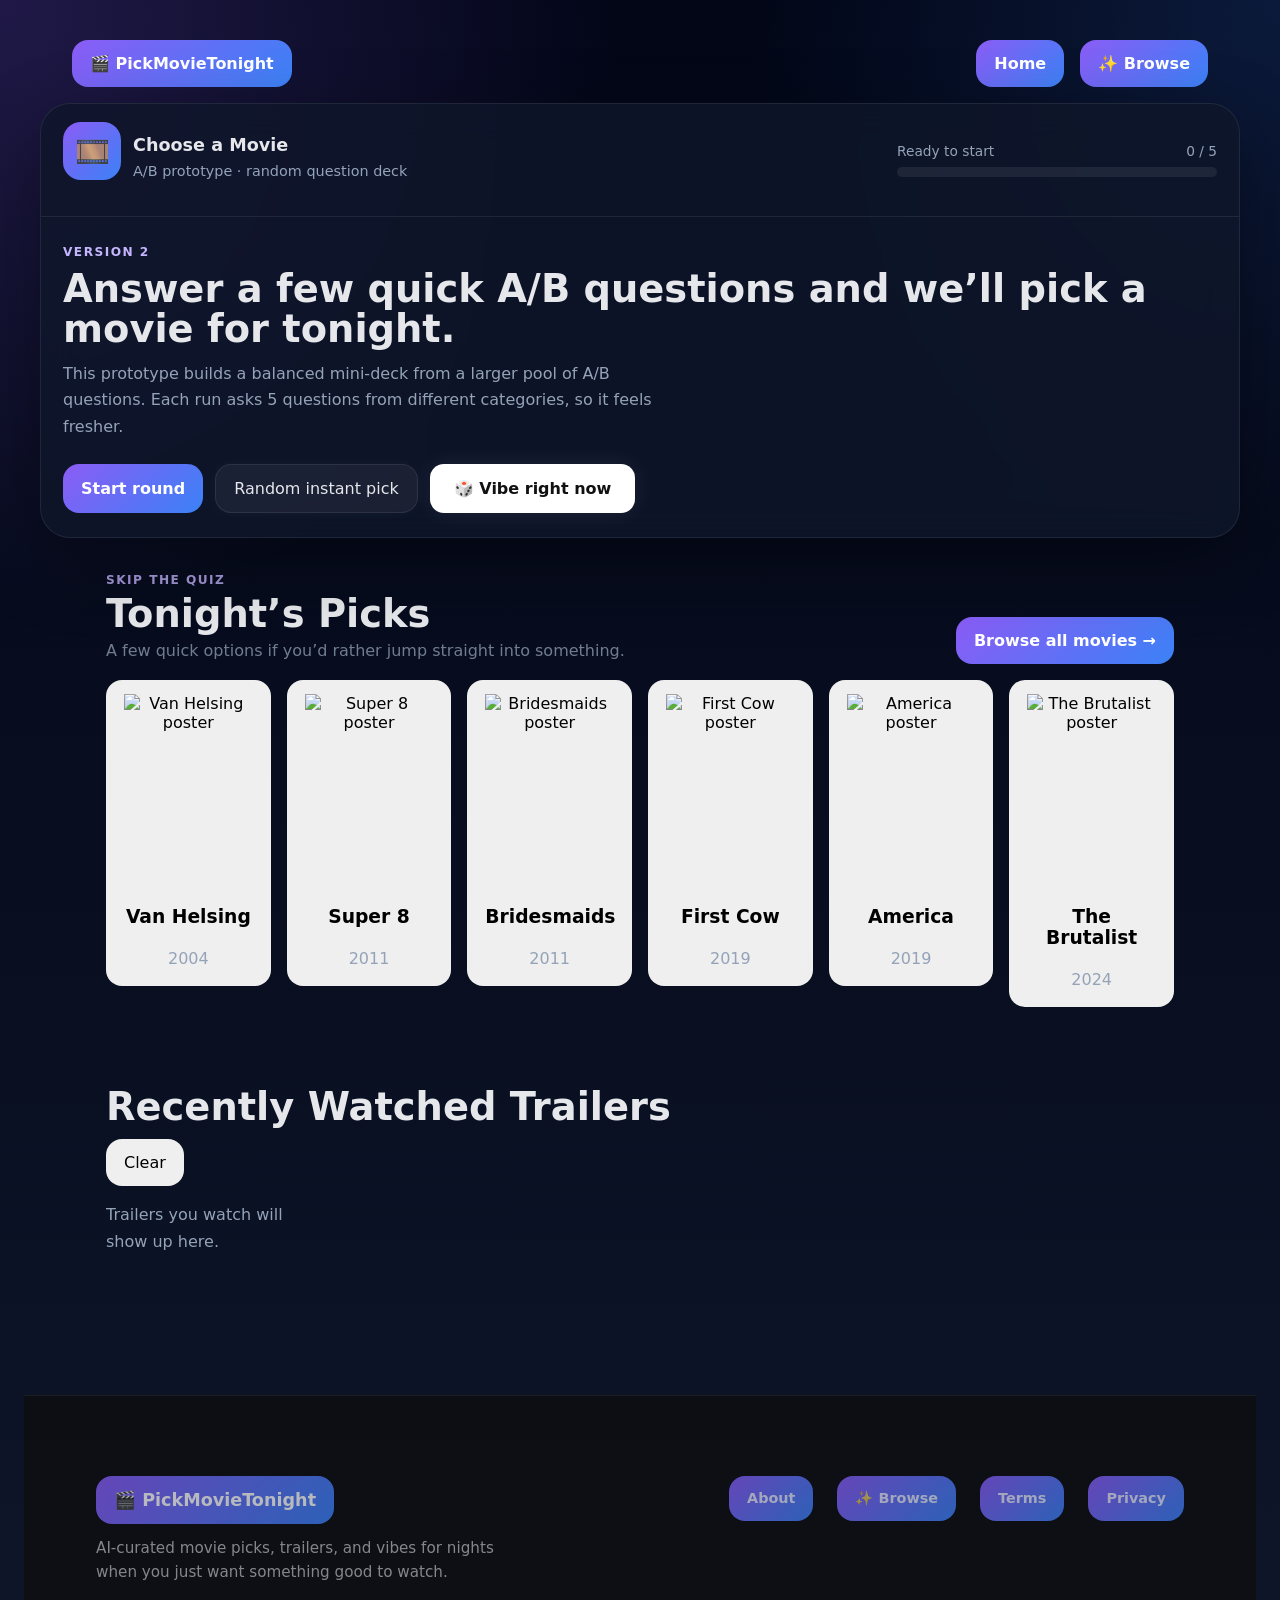
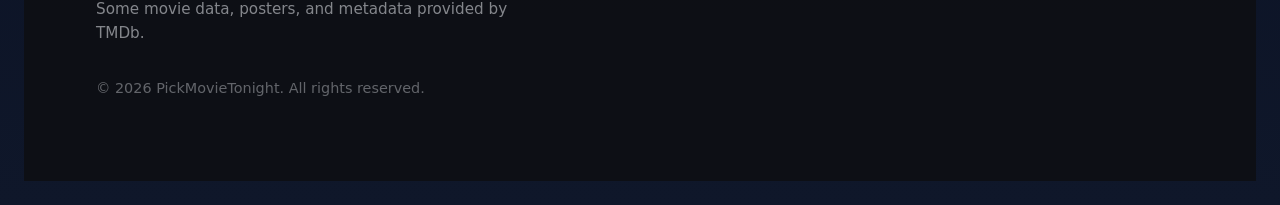
==== index.html @ 2c23544c "Fix missing posters in trailer history for home and browse picks" ====
<!DOCTYPE html>
<html lang="en">

<head>
  <!-- Google tag (gtag.js) -->
  <script async src="https://www.googletagmanager.com/gtag/js?id=G-D3JFX3KLMN"></script>
  <script>
    window.dataLayer = window.dataLayer || [];
    function gtag() { dataLayer.push(arguments); }
    gtag('js', new Date());

    gtag('config', 'G-D3JFX3KLMN');
  </script>

  <meta charset="UTF-8" />
  <meta name="viewport" content="width=device-width, initial-scale=1.0" />

  <title>PickMovieTonight — Curated Movie Recommendations for Tonight</title>

  <meta name="description"
    content="Answer a few quick questions and get a curated movie recommendation based on mood, energy, pacing, and vibe. Explore trailers, soundtracks, and top-tier films across sci-fi, thrillers, action, comfort movies, and more.">
  <meta name="robots" content="index, follow">
  <meta name="theme-color" content="#111111">

  <link rel="icon" type="image/png" href="/favicon-96x96.png" sizes="96x96" />
  <link rel="icon" type="image/svg+xml" href="/favicon.svg" />
  <link rel="shortcut icon" href="/favicon.ico" />
  <link rel="apple-touch-icon" sizes="180x180" href="/apple-touch-icon.png" />
  <link rel="manifest" href="/site.webmanifest" />

  <link rel="canonical" href="https://pickmovietonight.com/">

  <meta property="og:type" content="website">
  <meta property="og:title" content="PickMovieTonight — Find Something to Watch Tonight">
  <meta property="og:description"
    content="A simple movie picker that helps you choose what to watch tonight. Browse, compare, and pick a movie faster.">
  <meta property="og:url" content="https://pickmovietonight.com/">
  <meta property="og:site_name" content="PickMovieTonight">
  <meta property="og:image" content="https://pickmovietonight.com/social-card.jpg">
  <meta property="og:image:width" content="1200">
  <meta property="og:image:height" content="630">

  <meta name="twitter:card" content="summary">
  <meta name="twitter:title" content="PickMovieTonight — Find Something to Watch Tonight">
  <meta name="twitter:description"
    content="A simple movie picker that helps you choose what to watch tonight. Browse, compare, and pick a movie faster.">
  <meta name="twitter:image" content="https://pickmovietonight.com/social-card.jpg">

  <link rel="stylesheet" href="styles/main.css?v=1.0.2">

</head>

<body class="home-page">
  <header class="site-header">
    <a class="site-logo" href="/">🎬 PickMovieTonight</a>

    <nav class="site-nav" aria-label="Main navigation">
      <a href="/">Home</a>
      <a href="/browse.html" aria-current="page">✨ Browse</a>
    </nav>
  </header>
  <main class="app">
    <div class="topbar">
      <div class="brand">
        <div class="logo">🎞️</div>
        <div>
          <h1>Choose a Movie</h1>
          <p>A/B prototype · random question deck</p>
        </div>
      </div>

      <div class="progress-wrap">
        <div class="progress-meta">
          <span id="progressText">Ready to start</span>
          <span id="progressCount">0 / 5</span>
        </div>
        <div class="progress">
          <div class="progress-bar" id="progressBar"></div>
        </div>
      </div>
    </div>

    <div class="content">
      <section id="screenIntro" class="screen active">
        <div class="eyebrow">Version 2</div>
        <h2>Answer a few quick A/B questions and we’ll pick a movie for tonight.</h2>
        <p class="lead">
          This prototype builds a balanced mini-deck from a larger pool of A/B questions. Each run asks 5 questions from
          different categories, so it feels fresher.
        </p>
        <div class="actions">
          <button class="btn-primary" id="startBtn">Start round</button>
          <button class="btn-secondary instant-pick-btn" id="surpriseBtn">Random instant pick</button>
          <button id="rightNowTrailerBtn" class="trailer-btn">🎲 Vibe right now</button>
        </div>
      </section>

      <section id="screenQuiz" class="screen">
        <div class="question-shell">
          <div class="question-meta" id="questionMeta">Round question 1 of 5</div>
          <h3 class="question-title" id="questionTitle"></h3>
          <div class="choice-grid">
            <button class="choice-card" id="choiceA"></button>
            <button class="choice-card" id="choiceB"></button>
          </div>
          <div class="question-actions">
            <button class="btn-secondary" id="backBtn">Back</button>
            <button class="btn-secondary" id="restartBtn1">Start over</button>
          </div>
        </div>
      </section>

      <section id="screenReveal" class="screen">
        <div class="reveal">
          <div class="reveal-card">
            <div class="spinner"></div>
            <div class="eyebrow">Scanning tonight's vibe</div>
            <h2 style="font-size: clamp(1.4rem, 2.7vw, 2.2rem); margin-bottom: 10px;">Cross-referencing your choices…
            </h2>
            <p class="lead" style="margin: 0 auto;">Pulling from the top-matching part of the movie pool and building a
              reveal.</p>
          </div>
        </div>
      </section>

      <section id="screenResult" class="screen">
        <div class="eyebrow">Recommendation ready</div>
        <h2>Your movie pick for this round.</h2>
        <p class="lead">Same dataset for now, but a more replayable game loop.</p>

        <div class="result-layout">
          <article class="result-card">
            <div class="result-kicker">Top pick</div>
            <h3 class="result-title" id="resultTitle"></h3>
            <div id="trailer-container"></div>
            <div class="pills" id="resultMeta"></div>
            <div class="pills" id="resultTags" style="margin-top: 12px;"></div>
            <p class="result-description" id="resultDescription"></p>

            <h3 class="section-title">Why it matched</h3>
            <div class="why-list" id="whyList"></div>

            <div class="result-actions">
              <button class="btn-primary" id="anotherRoundBtn">New round</button>
              <button class="btn-secondary" id="shuffleBtn">Another top-tier pick</button>
              <button class="btn-secondary" id="restartBtn2">Home</button>
            </div>
          </article>

          <aside class="backup-panel">
            <h3 style="margin-top: 0;">Backup choices</h3>
            <div class="backup-list" id="backupList"></div>
            <p class="small-note">Later we could add posters, trailers, streaming availability, or even a “play with
              friends” mode.</p>
          </aside>
        </div>
      </section>
    </div>
  </main>

  <section class="home-picks" aria-labelledby="home-picks-title">
    <div class="home-picks-header">
      <div>
        <p class="eyebrow">Skip the quiz</p>
        <h2 id="home-picks-title">Tonight’s Picks</h2>
        <p>A few quick options if you’d rather jump straight into something.</p>
      </div>

      <a href="/browse.html" class="section-link">Browse all movies →</a>
    </div>

    <div id="homePicksRow" class="home-picks-row"></div>
  </section>

  <section class="trailer-history-section">
    <div class="section-heading">
      <h2>Recently Watched Trailers</h2>
      <button id="clearTrailerHistoryBtn" type="button">Clear</button>
    </div>

    <div id="trailerHistoryRow" class="movie-row"></div>
  </section>

  <footer class="site-footer">
    <div class="footer-inner">

      <div class="footer-brand">
        <a href="/" class="footer-logo">🎬 PickMovieTonight</a>

        <p class="footer-description">
          AI-curated movie picks, trailers, and vibes for nights when
          you just want something good to watch.
        </p>

        <p class="tmdb-attribution">
          Some movie data, posters, and metadata provided by TMDb.
        </p>
      </div>

      <nav class="footer-nav" aria-label="Footer navigation">
        <a href="/about.html">About</a>
        <a href="/browse.html">✨ Browse</a>
        <a href="/terms.html">Terms</a>
        <a href="/privacy.html">Privacy</a>
      </nav>

      <div class="footer-meta">
        <p>&copy; 2026 PickMovieTonight. All rights reserved.</p>
      </div>

    </div>
  </footer>

  <div id="trailer-modal" class="trailer-modal" aria-hidden="true">
    <div class="trailer-modal-backdrop"></div>

    <div class="trailer-modal-dialog" role="dialog" aria-modal="true" aria-labelledby="media-modal-title">
      <button id="trailer-modal-close" class="trailer-modal-close" type="button" aria-label="Close media">
        ✕
      </button>

      <h3 id="media-modal-title" class="media-modal-title">
        <span id="media-modal-title-text">Media</span>
        <span id="media-eq" class="media-eq" aria-hidden="true">
          <span></span>
          <span></span>
          <span></span>
        </span>
      </h3>

      <div class="trailer-modal-body">
        <iframe id="trailer-modal-iframe" src="" title="Media player" frameborder="0"
          allow="accelerometer; autoplay; clipboard-write; encrypted-media; gyroscope; picture-in-picture; web-share"
          allowfullscreen>
        </iframe>
      </div>
    </div>
  </div>

  <script src="js/app.js?v=1.0.2" defer></script>
  <script src="js/home.js?v=1.0.2" defer></script>
</body>

</html>
---- styles/main.css ----
:root {
    --bg-1: #020617;
    --bg-2: #0f172a;
    --panel: rgba(15, 23, 42, 0.82);
    --panel-2: rgba(30, 41, 59, 0.72);
    --text: #e5e7eb;
    --muted: #94a3b8;
    --line: rgba(255, 255, 255, 0.08);
    --accent: #8b5cf6;
    --accent-2: #3b82f6;
    --good: #22c55e;
    --shadow: 0 24px 70px rgba(0, 0, 0, 0.35);
}

* {
    box-sizing: border-box;
}

body {
    margin: 0;
    min-height: 100vh;
    font-family: Inter, system-ui, -apple-system, BlinkMacSystemFont, "Segoe UI", sans-serif;
    color: var(--text);
    background:
        radial-gradient(circle at top left, rgba(139, 92, 246, 0.22), transparent 28%),
        radial-gradient(circle at top right, rgba(59, 130, 246, 0.16), transparent 24%),
        linear-gradient(180deg, var(--bg-1) 0%, var(--bg-2) 100%);
    display: flex;
    align-items: center;
    justify-content: center;
    padding: 24px;
}

/* Accessible keyboard focus ring */
:focus-visible {
    outline: 3px solid #8b5cf6;
    outline-offset: 3px;
    border-radius: 12px;
}

/* Slightly stronger focus for buttons/interactive elements */
button:focus-visible,
a:focus-visible,
.choice-card:focus-visible {
    box-shadow:
        0 0 0 3px rgba(139, 92, 246, 0.35),
        0 0 0 6px rgba(59, 130, 246, 0.18);
}

.site-header {
    display: flex;
    align-items: center;
    justify-content: space-between;
    padding: 1rem clamp(1rem, 4vw, 3rem);
}

.site-header {
    width: 100%;
    display: flex;
    align-items: center;
    justify-content: space-between;
}

.site-logo {
    font-weight: 800;
    text-decoration: none;
}

.site-nav {
    display: flex;
    gap: 1rem;
}

.site-nav a {
    text-decoration: none;
}

@media (max-width: 640px) {

    .site-nav a[href="/"],
    .site-nav a[href="index.html"] {
        display: none;
    }

    .site-header {
        gap: 1rem;
    }

    .site-logo {
        font-size: 1rem;
    }

    .site-nav {
        gap: 0.75rem;
    }
}

.site-footer {
    padding: 2rem clamp(1rem, 4vw, 3rem);
    opacity: 0.7;
    font-size: 0.9rem;
}

.app {
    width: 100%;
    max-width: 980px;
    border-radius: 30px;
    overflow: hidden;
    background: var(--panel);
    border: 1px solid var(--line);
    backdrop-filter: blur(18px);
    box-shadow: var(--shadow);
}

.topbar {
    display: flex;
    align-items: center;
    justify-content: space-between;
    gap: 18px;
    padding: 18px 22px;
    border-bottom: 1px solid var(--line);
}

.brand {
    display: flex;
    align-items: center;
    gap: 12px;
}

.logo {
    width: 42px;
    height: 42px;
    border-radius: 14px;
    display: grid;
    place-items: center;
    background: linear-gradient(135deg, var(--accent), var(--accent-2));
    font-size: 20px;
}

.brand h1 {
    margin: 0;
    font-size: 1.1rem;
    line-height: 1.1;
}

.brand p {
    margin: 4px 0 0;
    color: var(--muted);
    font-size: 0.9rem;
}

.progress-wrap {
    width: 320px;
    max-width: 100%;
}

.progress-meta {
    display: flex;
    justify-content: space-between;
    gap: 12px;
    font-size: 0.86rem;
    color: var(--muted);
    margin-bottom: 8px;
}

.progress {
    height: 10px;
    border-radius: 999px;
    background: rgba(255, 255, 255, 0.07);
    overflow: hidden;
}

.progress-bar {
    height: 100%;
    width: 0%;
    background: linear-gradient(90deg, var(--accent), var(--accent-2));
    transition: width 180ms ease;
}

.content {
    padding: 28px 22px 24px;
}

.screen {
    display: none;
}

.screen.active {
    display: block;
}

.eyebrow {
    font-size: 0.76rem;
    letter-spacing: 0.12em;
    text-transform: uppercase;
    color: #c4b5fd;
    font-weight: 800;
    margin-bottom: 10px;
}

h2 {
    margin: 0 0 12px;
    font-size: clamp(1.75rem, 3vw, 2.8rem);
    line-height: 1.04;
}

.lead {
    margin: 0;
    max-width: 58ch;
    color: var(--muted);
    line-height: 1.65;
    font-size: 1rem;
}

.actions,
.question-actions,
.result-actions {
    display: flex;
    flex-wrap: wrap;
    gap: 12px;
    margin-top: 24px;
}

button {
    font: inherit;
    border: 0;
    border-radius: 16px;
    padding: 14px 18px;
    cursor: pointer;
    transition: transform 0.14s ease, opacity 0.14s ease, background 0.14s ease;
}

button:hover {
    transform: translateY(-1px);
}

button:active {
    transform: translateY(0);
}

.btn-primary {
    background: linear-gradient(135deg, var(--accent), var(--accent-2));
    color: white;
    font-weight: 800;
}

.btn-secondary {
    background: rgba(255, 255, 255, 0.06);
    color: var(--text);
    border: 1px solid var(--line);
}

.question-shell,
.result-card,
.backup-panel,
.mini-card {
    background: linear-gradient(180deg, rgba(255, 255, 255, 0.045), rgba(255, 255, 255, 0.025));
    border: 1px solid var(--line);
    border-radius: 26px;
}

.question-shell {
    padding: 22px;
}

.question-meta {
    color: var(--muted);
    font-size: 0.92rem;
    margin-bottom: 8px;
}

.question-title {
    margin: 0 0 18px;
    font-size: clamp(1.55rem, 2.8vw, 2.2rem);
    line-height: 1.12;
    max-width: 16ch;
}

.choice-grid {
    display: grid;
    grid-template-columns: repeat(2, minmax(0, 1fr));
    gap: 16px;
}

.choice-card {
    min-height: 240px;
    padding: 22px;
    border-radius: 24px;
    border: 1px solid rgba(255, 255, 255, 0.08);
    background: linear-gradient(180deg, rgba(255, 255, 255, 0.055), rgba(255, 255, 255, 0.025));
    color: var(--text);
    text-align: left;
    position: relative;
    overflow: hidden;
}

.choice-card::before {
    content: "";
    position: absolute;
    inset: 0;
    opacity: 0;
    transition: opacity 160ms ease;
    background: linear-gradient(135deg, rgba(139, 92, 246, 0.14), rgba(59, 130, 246, 0.08));
}

.choice-card:hover::before {
    opacity: 1;
}

.choice-card>* {
    position: relative;
    z-index: 1;
}

.choice-label {
    font-size: 0.84rem;
    text-transform: uppercase;
    letter-spacing: 0.12em;
    color: #cbd5e1;
    margin-bottom: 16px;
    font-weight: 800;
}

.choice-title {
    font-size: clamp(1.35rem, 2.4vw, 1.95rem);
    line-height: 1.05;
    margin: 0 0 12px;
    max-width: 12ch;
}

.choice-text {
    color: var(--muted);
    line-height: 1.6;
    margin: 0;
    max-width: 28ch;
}

.choice-hint {
    margin-top: 18px;
    display: inline-flex;
    padding: 8px 11px;
    border-radius: 999px;
    background: rgba(255, 255, 255, 0.06);
    color: #dbeafe;
    border: 1px solid rgba(255, 255, 255, 0.08);
    font-size: 0.86rem;
}

.result-layout {
    display: grid;
    grid-template-columns: 1.3fr 0.7fr;
    gap: 18px;
    margin-top: 20px;
}

.result-card {
    padding: 22px;
}

.result-kicker {
    color: #86efac;
    font-size: 0.78rem;
    font-weight: 800;
    text-transform: uppercase;
    letter-spacing: 0.12em;
    margin-bottom: 8px;
}

.result-title {
    margin: 0 0 10px;
    font-size: clamp(1.8rem, 3.3vw, 2.7rem);
    line-height: 1.04;
}

.pills,
.why-list {
    display: flex;
    flex-wrap: wrap;
    gap: 10px;
}

.pill {
    display: inline-flex;
    align-items: center;
    padding: 9px 12px;
    border-radius: 999px;
    border: 1px solid var(--line);
    background: rgba(255, 255, 255, 0.055);
    color: var(--text);
    font-size: 0.9rem;
}

.result-description {
    margin: 16px 0 0;
    color: var(--muted);
    line-height: 1.65;
}

.section-title {
    margin: 18px 0 10px;
    font-size: 0.98rem;
}

.why-item {
    display: inline-flex;
    align-items: center;
    padding: 8px 11px;
    border-radius: 12px;
    background: rgba(34, 197, 94, 0.08);
    border: 1px solid rgba(34, 197, 94, 0.24);
    color: #bbf7d0;
    font-size: 0.9rem;
}

.backup-panel {
    padding: 18px;
}

.backup-list {
    display: grid;
    gap: 12px;
}

.mini-card {
    padding: 14px 14px 13px;
}

.mini-card h4 {
    margin: 0 0 6px;
    font-size: 1rem;
}

.mini-card p {
    margin: 0;
    color: var(--muted);
    line-height: 1.55;
    font-size: 0.92rem;
}

.small-note {
    margin-top: 12px;
    color: var(--muted);
    font-size: 0.9rem;
    line-height: 1.55;
}

.reveal {
    display: grid;
    place-items: center;
    min-height: 320px;
    text-align: center;
}

.reveal-card {
    width: 100%;
    max-width: 540px;
    padding: 34px 24px;
    border-radius: 28px;
    border: 1px solid var(--line);
    background: linear-gradient(180deg, rgba(255, 255, 255, 0.05), rgba(255, 255, 255, 0.025));
}

.spinner {
    width: 58px;
    height: 58px;
    border-radius: 50%;
    margin: 0 auto 20px;
    border: 4px solid rgba(255, 255, 255, 0.08);
    border-top-color: #c4b5fd;
    animation: spin 0.9s linear infinite;
}

@keyframes spin {
    to {
        transform: rotate(360deg);
    }
}

@media (max-width: 820px) {
    .topbar {
        flex-direction: column;
        align-items: stretch;
    }

    .choice-grid,
    .result-layout {
        grid-template-columns: 1fr;
    }

    .choice-card {
        min-height: 200px;
    }
}

.trailer-modal {
    position: fixed;
    inset: 0;
    display: none;
    z-index: 9999;
}

.trailer-modal.is-open {
    display: block;
}

.trailer-modal-backdrop {
    position: absolute;
    inset: 0;
    background: rgba(0, 0, 0, 0.78);
    backdrop-filter: blur(3px);
}

.trailer-modal-dialog {
    position: relative;
    width: min(960px, calc(100vw - 32px));
    margin: 5vh auto 0;
    z-index: 2;
}

.trailer-modal-body {
    position: relative;
    width: 100%;
    aspect-ratio: 16 / 9;
    background: #000;
    border-radius: 18px;
    overflow: hidden;
    box-shadow: 0 20px 60px rgba(0, 0, 0, 0.45);
}

.trailer-modal-body iframe {
    width: 100%;
    height: 100%;
    display: block;
}

.trailer-modal-close {
    position: absolute;
    top: -14px;
    right: -14px;
    width: 42px;
    height: 42px;

    display: flex;
    align-items: center;
    justify-content: center;

    border: 0;
    border-radius: 999px;
    background: #fff;
    color: #111;

    font-size: 16px;
    font-weight: 600;
    line-height: 1;

    cursor: pointer;
    z-index: 3;

    box-shadow: 0 8px 24px rgba(0, 0, 0, 0.25);
}

.trailer-modal-close:hover {
    transform: scale(1.05);
}

body.modal-open {
    overflow: hidden;
}

#watch-trailer-btn,
#listen-score-btn {
    border: 0;
    border-radius: 999px;
    padding: 10px 16px;
    cursor: pointer;
    font-weight: 600;
}

.media-modal-title {
    color: white;
    margin: 0 0 12px 0;
    display: flex;
    align-items: center;
    gap: 10px;
}

.media-eq {
    display: none;
    align-items: end;
    gap: 3px;
    height: 16px;
}

.media-eq span {
    display: block;
    width: 4px;
    border-radius: 999px;
    background: #fff;
    transform-origin: bottom;
    animation: eqBounce 0.9s infinite ease-in-out;
}

.media-eq span:nth-child(1) {
    height: 8px;
    animation-delay: 0s;
}

.media-eq span:nth-child(2) {
    height: 14px;
    animation-delay: 0.15s;
}

.media-eq span:nth-child(3) {
    height: 10px;
    animation-delay: 0.3s;
}

.media-eq.is-active {
    display: inline-flex;
}

@keyframes eqBounce {

    0%,
    100% {
        transform: scaleY(0.45);
        opacity: 0.7;
    }

    50% {
        transform: scaleY(1.1);
        opacity: 1;
    }
}

.trailer-modal-dialog.is-score {
    width: min(1200px, calc(100vw - 32px));
    margin-top: 4vh;
}

.trailer-modal-body.is-score {
    aspect-ratio: auto;
    height: min(78vh, 760px);
}


/* Trailer button */
.trailer-btn {
    position: relative;
    display: inline-flex;
    align-items: center;
    gap: 10px;

    padding: 14px 24px;
    border-radius: 14px;

    background: #ffffff;
    color: #111111;

    font-weight: 700;
    text-decoration: none;

    transition:
        transform 0.2s ease,
        box-shadow 0.2s ease,
        background 0.2s ease;

    box-shadow:
        0 0 0 rgba(255, 255, 255, 0),
        0 0 24px rgba(255, 255, 255, 0.08);

    overflow: hidden;
}

/* Soft glow pulse */
.trailer-btn::before {
    content: "";

    position: absolute;
    inset: -2px;

    border-radius: inherit;

    background: radial-gradient(circle,
            rgba(255, 255, 255, 0.28) 0%,
            rgba(255, 255, 255, 0.08) 45%,
            transparent 75%);

    opacity: 0.7;
    z-index: -1;

    animation: trailerGlow 3s ease-in-out infinite;
}

/* Gentle shimmer sweep */
.trailer-btn::after {
    content: "";

    position: absolute;
    top: 0;
    left: -120%;

    width: 60%;
    height: 100%;

    background: linear-gradient(120deg,
            transparent,
            rgba(255, 255, 255, 0.25),
            transparent);

    transform: skewX(-20deg);

    animation: trailerShimmer 4.5s infinite;
}

/* Hover interaction */
.trailer-btn:hover {
    transform: translateY(-2px) scale(1.02);

    box-shadow:
        0 0 18px rgba(255, 255, 255, 0.18),
        0 0 42px rgba(255, 255, 255, 0.10);
}

/* Keyboard accessibility */
.trailer-btn:focus-visible {
    outline: 2px solid rgba(255, 255, 255, 0.9);
    outline-offset: 4px;
}

@keyframes trailerGlow {

    0%,
    100% {
        opacity: 0.45;
        transform: scale(1);
    }

    50% {
        opacity: 0.9;
        transform: scale(1.03);
    }
}

@keyframes trailerShimmer {
    0% {
        left: -120%;
    }

    100% {
        left: 160%;
    }
}

/* Instant Pick button */
.instant-pick-btn {
    position: relative;
    overflow: hidden;

    transition:
        transform 0.2s ease,
        box-shadow 0.2s ease,
        background 0.2s ease;

    box-shadow:
        0 0 12px rgba(255, 255, 255, 0.04);
}

/* Very subtle shimmer */
.instant-pick-btn::after {
    content: "";

    position: absolute;
    top: 0;
    left: -140%;

    width: 50%;
    height: 100%;

    background: linear-gradient(120deg,
            transparent,
            rgba(255, 255, 255, 0.12),
            transparent);

    transform: skewX(-20deg);

    animation: instantPickShimmer 7s linear infinite;
}

/* Soft hover lift */
.instant-pick-btn:hover {
    transform: translateY(-1px);

    box-shadow:
        0 0 18px rgba(255, 255, 255, 0.08);
}

@keyframes instantPickShimmer {
    0% {
        left: -140%;
    }

    100% {
        left: 180%;
    }
}


/* =========
   ERROR PAGES
========= */


.card {
    width: 100%;
    max-width: 720px;
    border-radius: 30px;
    padding: 34px 28px;
    background: var(--panel);
    border: 1px solid var(--line);
    backdrop-filter: blur(18px);
    box-shadow: var(--shadow);
    text-align: center;
}

.logo {
    width: 58px;
    height: 58px;
    margin: 0 auto 18px;
    border-radius: 18px;
    display: grid;
    place-items: center;
    background: linear-gradient(135deg, var(--accent), var(--accent-2));
    font-size: 28px;
}

.eyebrow {
    font-size: 0.76rem;
    letter-spacing: 0.12em;
    text-transform: uppercase;
    color: #c4b5fd;
    font-weight: 800;
    margin-bottom: 10px;
}

h1 {
    margin: 0 0 12px;
    font-size: clamp(2rem, 5vw, 3.4rem);
    line-height: 1.04;
}

p {
    margin: 0 auto;
    max-width: 52ch;
    color: var(--muted);
    line-height: 1.65;
    font-size: 1rem;
}

.actions {
    margin-top: 24px;
}

a {
    display: inline-flex;
    align-items: center;
    justify-content: center;
    text-decoration: none;
    border-radius: 16px;
    padding: 14px 18px;
    background: linear-gradient(135deg, var(--accent), var(--accent-2));
    color: white;
    font-weight: 800;
    transition: transform 0.14s ease;
}

a:hover {
    transform: translateY(-1px);
}

/* =========================
   Home
========================= */

body.home-page {
    display: block;
}

body.home-page main {
    max-width: 1200px;
    margin: 0 auto;
}

body.home-page main {
    max-width: 1200px;
    margin: 0 auto;
    /* padding-top: clamp(2rem, 6vh, 5rem); */
}

.home-picks,
.trailer-history-section {
    width: min(100%, 1100px);
    margin: 2rem auto 0;
    padding: 0 1rem 3rem;
}

.home-picks-header {
    display: flex;
    align-items: end;
    justify-content: space-between;
    gap: 1rem;
    margin-bottom: 1rem;
}

.home-picks-header h2 {
    margin: 0.25rem 0;
}

.home-picks-header p {
    margin: 0;
    opacity: 0.75;
}

.section-link {
    white-space: nowrap;
    text-decoration: none;
    font-weight: 700;
}

.home-picks-row {
    display: grid;
    grid-template-columns: repeat(6, minmax(0, 1fr));
    gap: 1rem;
}

.home-picks-row {
    display: grid;
    grid-template-columns: repeat(6, minmax(0, 1fr));
    gap: 1rem;
    width: 100%;
}

.home-picks-row .movie-card {
    max-width: 180px;
}

.home-picks-row .movie-card img {
    aspect-ratio: 2 / 3;
    object-fit: cover;
}

.home-picks-row {
    justify-content: center;
}

@media (max-width: 900px) {
    .home-picks-row {
        grid-auto-flow: column;
        grid-auto-columns: minmax(150px, 180px);
        grid-template-columns: none;
        overflow-x: auto;
        padding-bottom: 0.75rem;
    }

    .home-picks-header {
        align-items: start;
        flex-direction: column;
    }
}

/* =========================
   Movie Posters
========================= */

.movie-row {
    display: grid;
    grid-auto-flow: column;
    grid-auto-columns: minmax(150px, 190px);
    gap: 1rem;
    overflow-x: auto;
    overflow-y: hidden;
    padding-bottom: 0.75rem;
    scroll-snap-type: x mandatory;
    max-width: 100%;
}

small.movie-card-source {
    color: black;
}

.section-heading {
    margin-bottom: 1rem;
}

.movie-card-button {
    width: 100%;
}

.movie-card img {
    width: 100%;
    height: auto;
    display: block;
}

/* =========================
   Top nav
========================= */

.site-header a {
    white-space: nowrap;
}

.site-header {
    display: flex;
    align-items: center;
    justify-content: space-between;
    gap: 0.75rem;
}

.site-logo,
.site-nav a {
    white-space: nowrap;
}

@media (max-width: 480px) {
    .site-header {
        gap: 0.5rem;
        padding-left: 1rem;
        padding-right: 1rem;
    }

    .site-logo {
        font-size: 0.95rem;
    }

    .site-nav {
        gap: 0.5rem;
    }

    .site-nav a {
        font-size: 0.9rem;
        padding-left: 0.5rem;
        padding-right: 0.825rem;
    }
}

/* =========================
   Footer
========================= */

.site-footer {
    margin-top: 5rem;
    border-top: 1px solid rgba(255, 255, 255, 0.08);
    background: #0d0d0d;
}

.footer-inner {
    max-width: 1200px;
    margin: 0 auto;
    padding: 3rem 1.5rem;
    display: flex;
    flex-wrap: wrap;
    gap: 2rem;
    justify-content: space-between;
    align-items: flex-start;
}

.footer-brand {
    max-width: 420px;
}

.footer-logo {
    display: inline-block;
    margin-bottom: 0.75rem;
    font-size: 1.1rem;
    font-weight: 700;
    color: #ffffff;
    text-decoration: none;
}

.footer-brand p {
    color: rgba(255, 255, 255, 0.7);
    line-height: 1.6;
    font-size: 0.95rem;
}

.footer-nav {
    display: flex;
    flex-wrap: wrap;
    gap: 1rem 1.5rem;
}

.footer-nav a {
    color: rgba(255, 255, 255, 0.82);
    text-decoration: none;
    transition: opacity 0.2s ease;
}

.footer-nav a:hover {
    opacity: 0.7;
}

.footer-meta p {
    color: rgba(255, 255, 255, 0.5);
    font-size: 0.9rem;
}

/* Mobile */
@media (max-width: 768px) {
    .footer-inner {
        flex-direction: column;
        align-items: flex-start;
    }

    .footer-nav {
        gap: 0.85rem 1.25rem;
    }
}

.tmdb-attribution {
    margin-top: 0.75rem;
    font-size: 0.82rem;
    color: rgba(255, 255, 255, 0.45);
}

/* =========================
   About Page
========================= */

body.about-page {
    display: block;
}

.about-hero {
    text-align: center;
    margin-bottom: 4rem;
}

.about-hero .eyebrow {
    margin-bottom: 0.75rem;
    color: rgba(255, 255, 255, 0.62);
    font-size: 0.85rem;
    text-transform: uppercase;
    letter-spacing: 0.14em;
}

.about-hero h1 {
    max-width: 760px;
    margin: 0 auto 1.25rem;
    font-size: clamp(2.3rem, 6vw, 4.5rem);
    line-height: 0.98;
    letter-spacing: -0.06em;
}

.hero-copy {
    max-width: 680px;
    margin: 0 auto;
    color: rgba(255, 255, 255, 0.72);
    font-size: 1.08rem;
    line-height: 1.7;
}

.about-section {
    margin-bottom: 3rem;
    padding: 2rem;
    border: 1px solid rgba(255, 255, 255, 0.08);
    border-radius: 24px;
    background: rgba(255, 255, 255, 0.035);
}

.about-section h2,
.about-cta h2 {
    margin-bottom: 1rem;
    font-size: clamp(1.5rem, 3vw, 2rem);
    letter-spacing: -0.03em;
}

.about-section p,
.about-cta p {
    color: rgba(255, 255, 255, 0.72);
    line-height: 1.75;
}

.about-section p+p {
    margin-top: 1rem;
}

.about-cta {
    margin: 4rem 0 1rem;
    padding: 2.5rem;
    text-align: center;
    border-radius: 28px;
    background:
        radial-gradient(circle at top left, rgba(255, 255, 255, 0.1), transparent 35%),
        rgba(255, 255, 255, 0.045);
    border: 1px solid rgba(255, 255, 255, 0.09);
}

.about-actions {
    margin-top: 1.75rem;
    display: flex;
    justify-content: center;
    gap: 1rem;
    flex-wrap: wrap;
}

.button-primary,
.button-secondary {
    display: inline-flex;
    align-items: center;
    justify-content: center;
    min-height: 44px;
    padding: 0 1.15rem;
    border-radius: 999px;
    font-weight: 700;
    text-decoration: none;
}

.button-primary {
    background: #ffffff;
    color: #111111;
}

.button-secondary {
    color: #ffffff;
    border: 1px solid rgba(255, 255, 255, 0.18);
    background: rgba(255, 255, 255, 0.06);
}

@media (max-width: 640px) {
    .about-main {
        padding-top: 3.5rem;
    }

    .about-section,
    .about-cta {
        padding: 1.5rem;
    }

    .about-actions {
        flex-direction: column;
    }

    .button-primary,
    .button-secondary {
        width: 100%;
    }
}

.about-main {
    max-width: 900px;
    margin: 0 auto;
    padding: 5rem 1.5rem 0;
}

.about-page {
    background:
        radial-gradient(circle at top, rgba(255, 255, 255, 0.06), transparent 35%),
        #111111;
    color: #ffffff;
}

/* =========================
   Terms Page
========================= */

.legal-page {
    min-height: 70vh;
    display: block;
    justify-content: center;
}

.legal-card {
    width: min(760px, 100%);
    margin: 0 auto;
    padding: 2rem;
    border-radius: 24px;
    background: rgba(255, 255, 255, 0.06);
    border: 1px solid rgba(255, 255, 255, 0.12);
}

.legal-card {
    width: min(760px, 100%);
    padding: 2rem;
    border-radius: 24px;
    background: rgba(255, 255, 255, 0.06);
    border: 1px solid rgba(255, 255, 255, 0.12);
}

.legal-card h1 {
    margin-bottom: 1rem;
}

.legal-card h2 {
    margin-top: 2rem;
}

.legal-card p {
    line-height: 1.7;
}
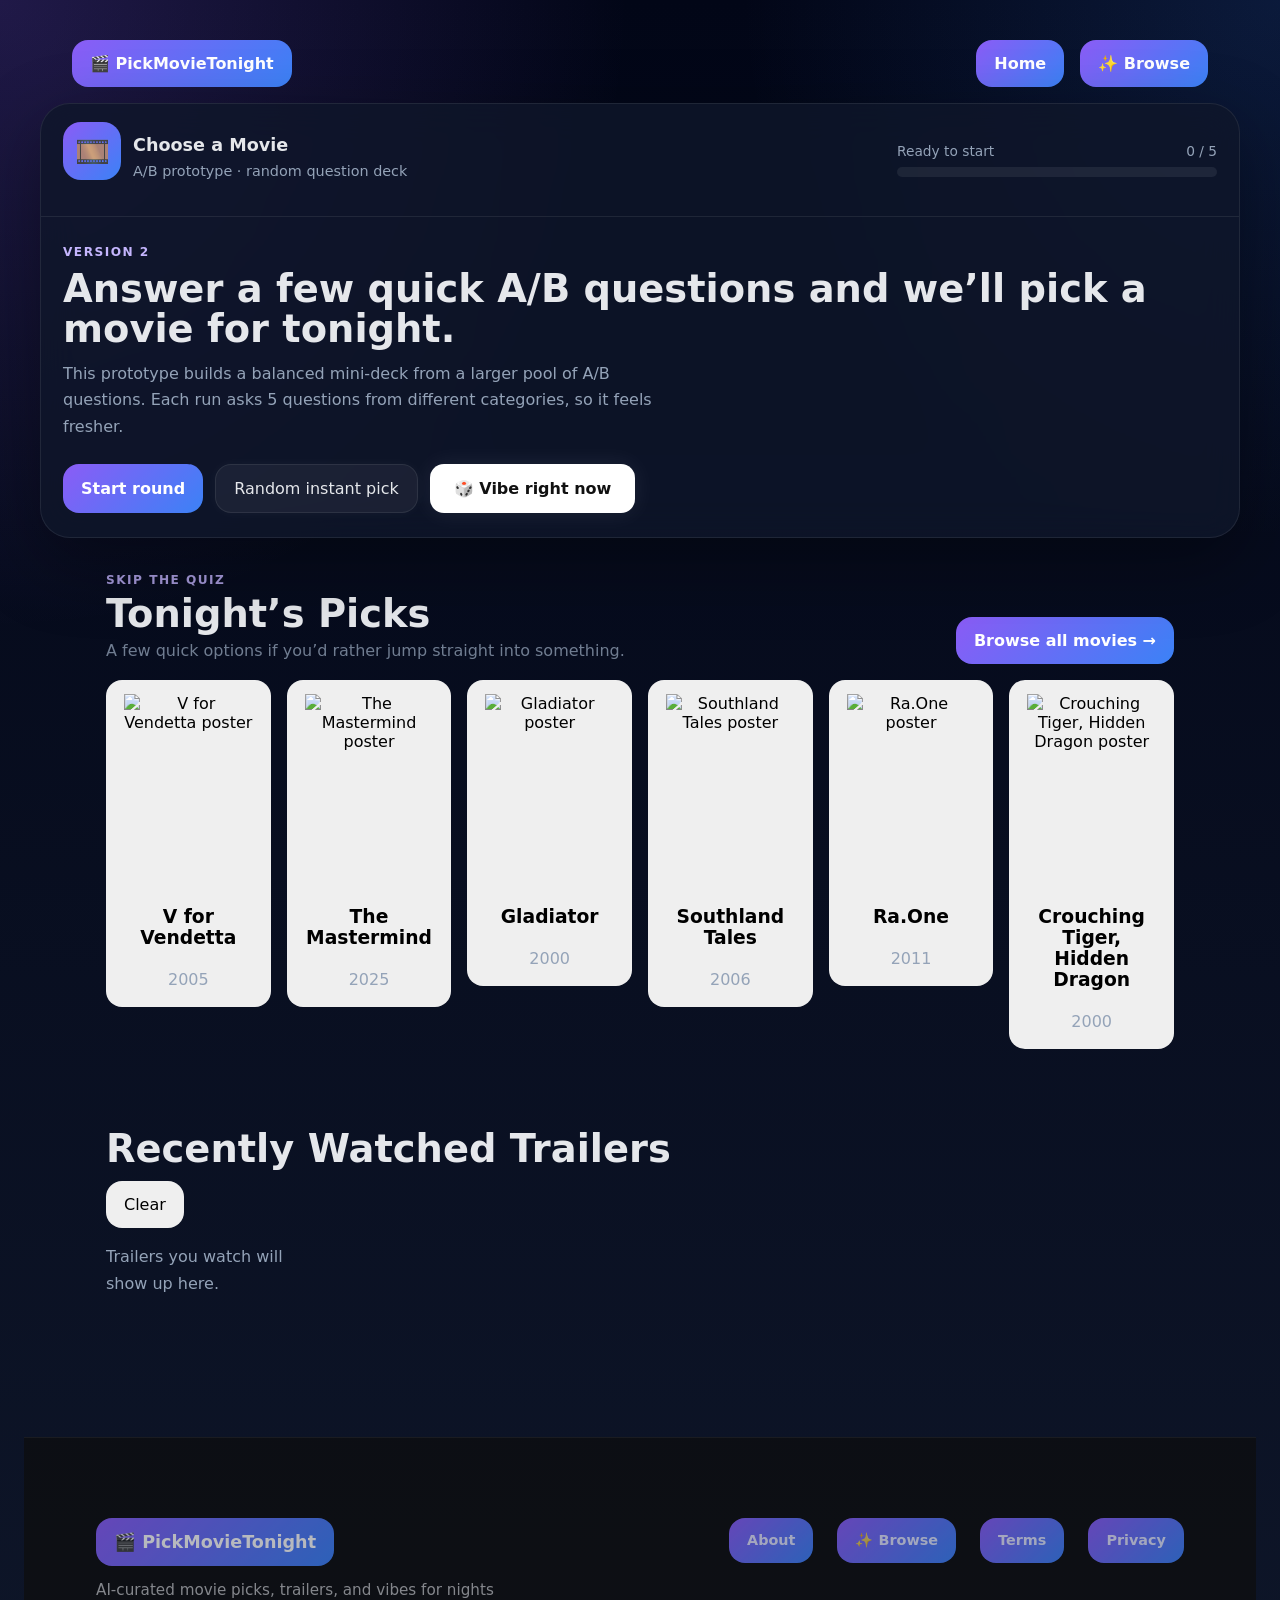
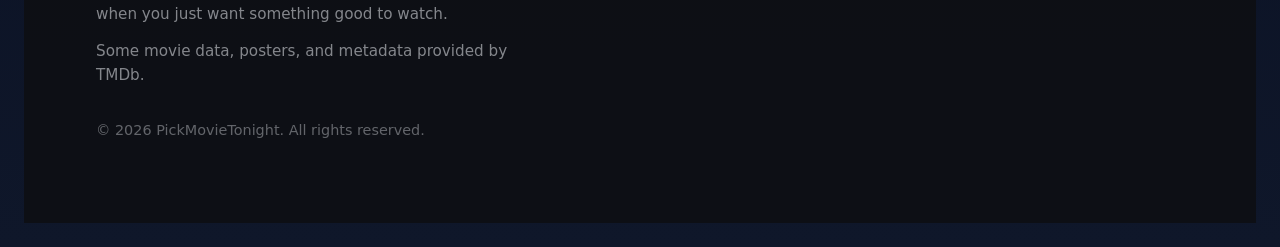
==== commit 1880ba7d: "Increase trailer history limit to 50" ====
--- a/index.html
+++ b/index.html
@@ -46,7 +46,7 @@
     content="A simple movie picker that helps you choose what to watch tonight. Browse, compare, and pick a movie faster.">
   <meta name="twitter:image" content="https://pickmovietonight.com/social-card.jpg">
 
-  <link rel="stylesheet" href="styles/main.css?v=1.0.2">
+  <link rel="stylesheet" href="styles/main.css?v=1.0.3">
 
 </head>
 
@@ -237,8 +237,8 @@
     </div>
   </div>
 
-  <script src="js/app.js?v=1.0.2" defer></script>
-  <script src="js/home.js?v=1.0.2" defer></script>
+  <script src="js/app.js?v=1.0.3" defer></script>
+  <script src="js/home.js?v=1.0.3" defer></script>
 </body>
 
 </html>
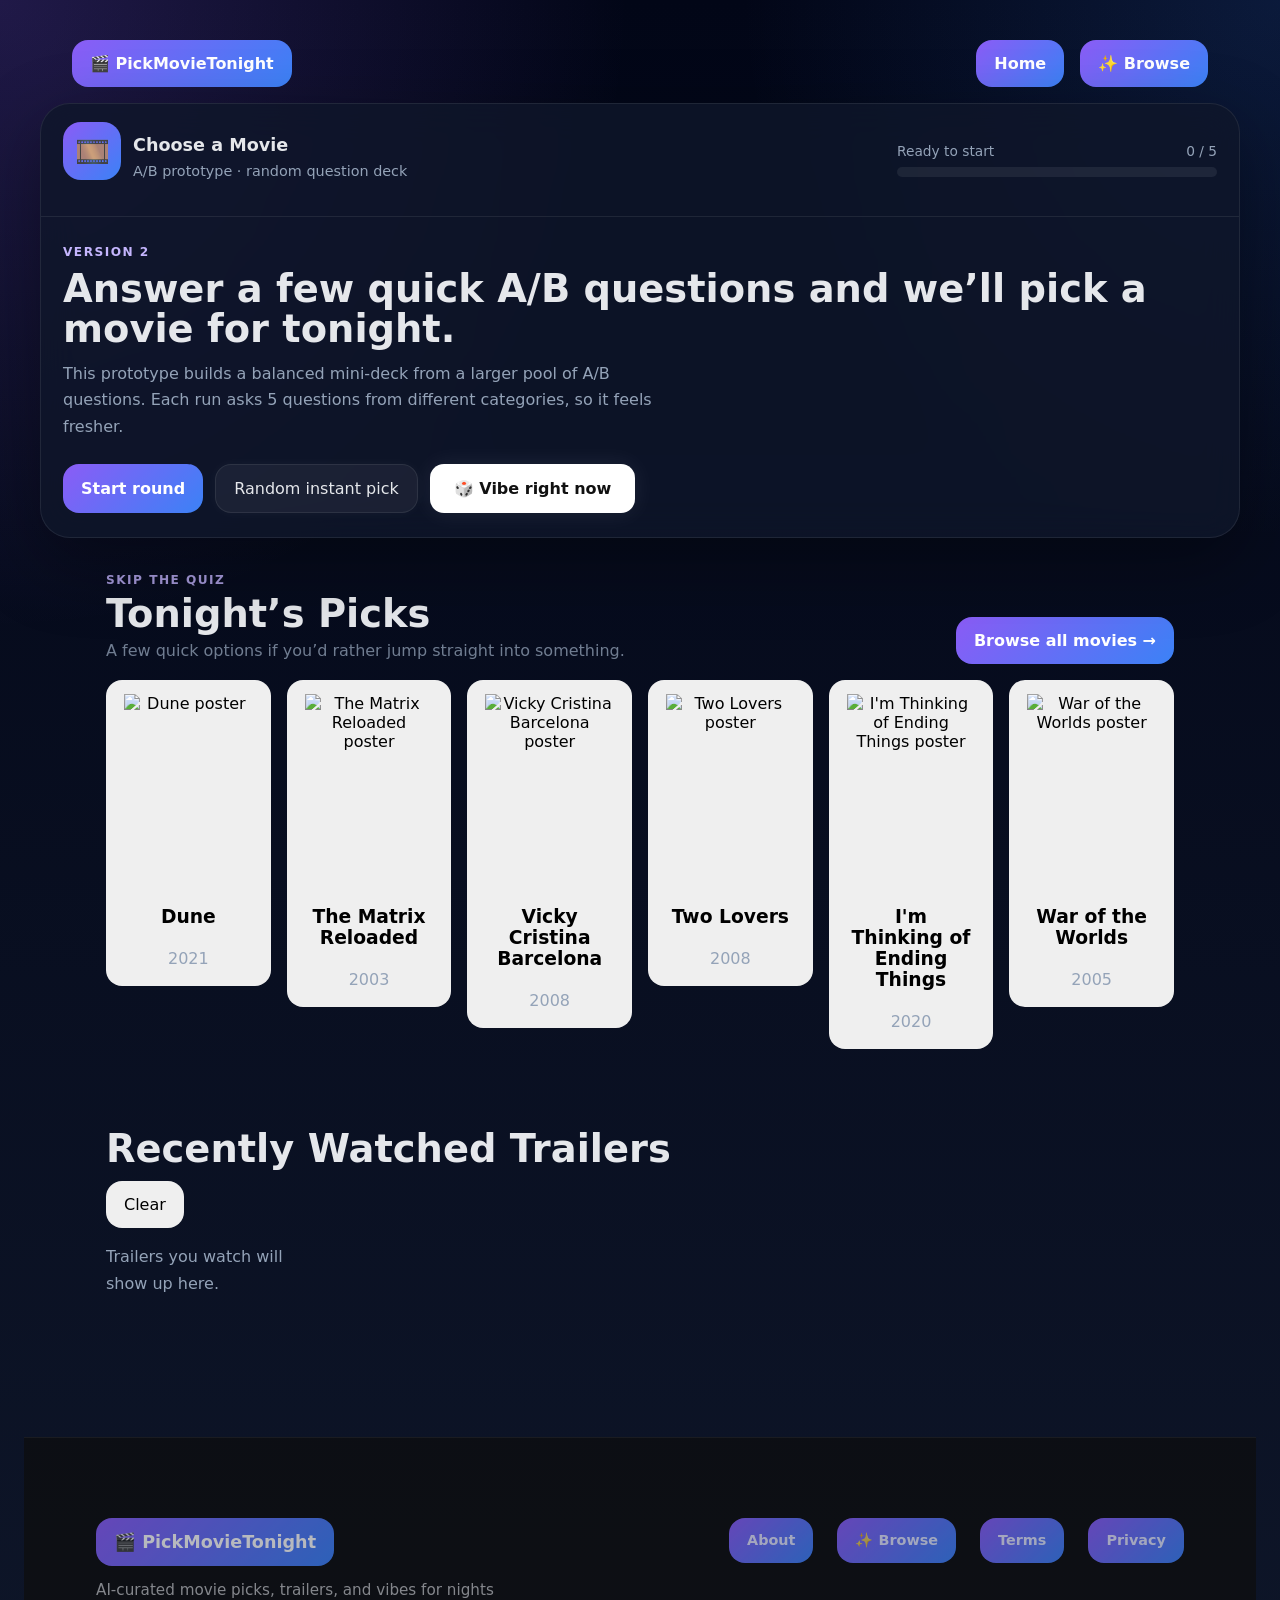
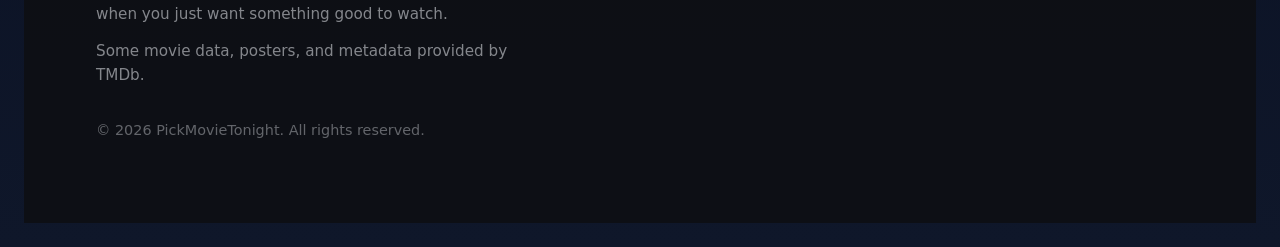
==== commit 78c4b218: "Add live search to Browse page with decade-grouped results" ====
--- a/index.html
+++ b/index.html
@@ -46,7 +46,7 @@
     content="A simple movie picker that helps you choose what to watch tonight. Browse, compare, and pick a movie faster.">
   <meta name="twitter:image" content="https://pickmovietonight.com/social-card.jpg">
 
-  <link rel="stylesheet" href="styles/main.css?v=1.0.3">
+  <link rel="stylesheet" href="styles/main.css?v=1.0.4">
 
 </head>
 
@@ -237,8 +237,8 @@
     </div>
   </div>
 
-  <script src="js/app.js?v=1.0.3" defer></script>
-  <script src="js/home.js?v=1.0.3" defer></script>
+  <script src="js/app.js?v=1.0.4" defer></script>
+  <script src="js/home.js?v=1.0.4" defer></script>
 </body>
 
 </html>
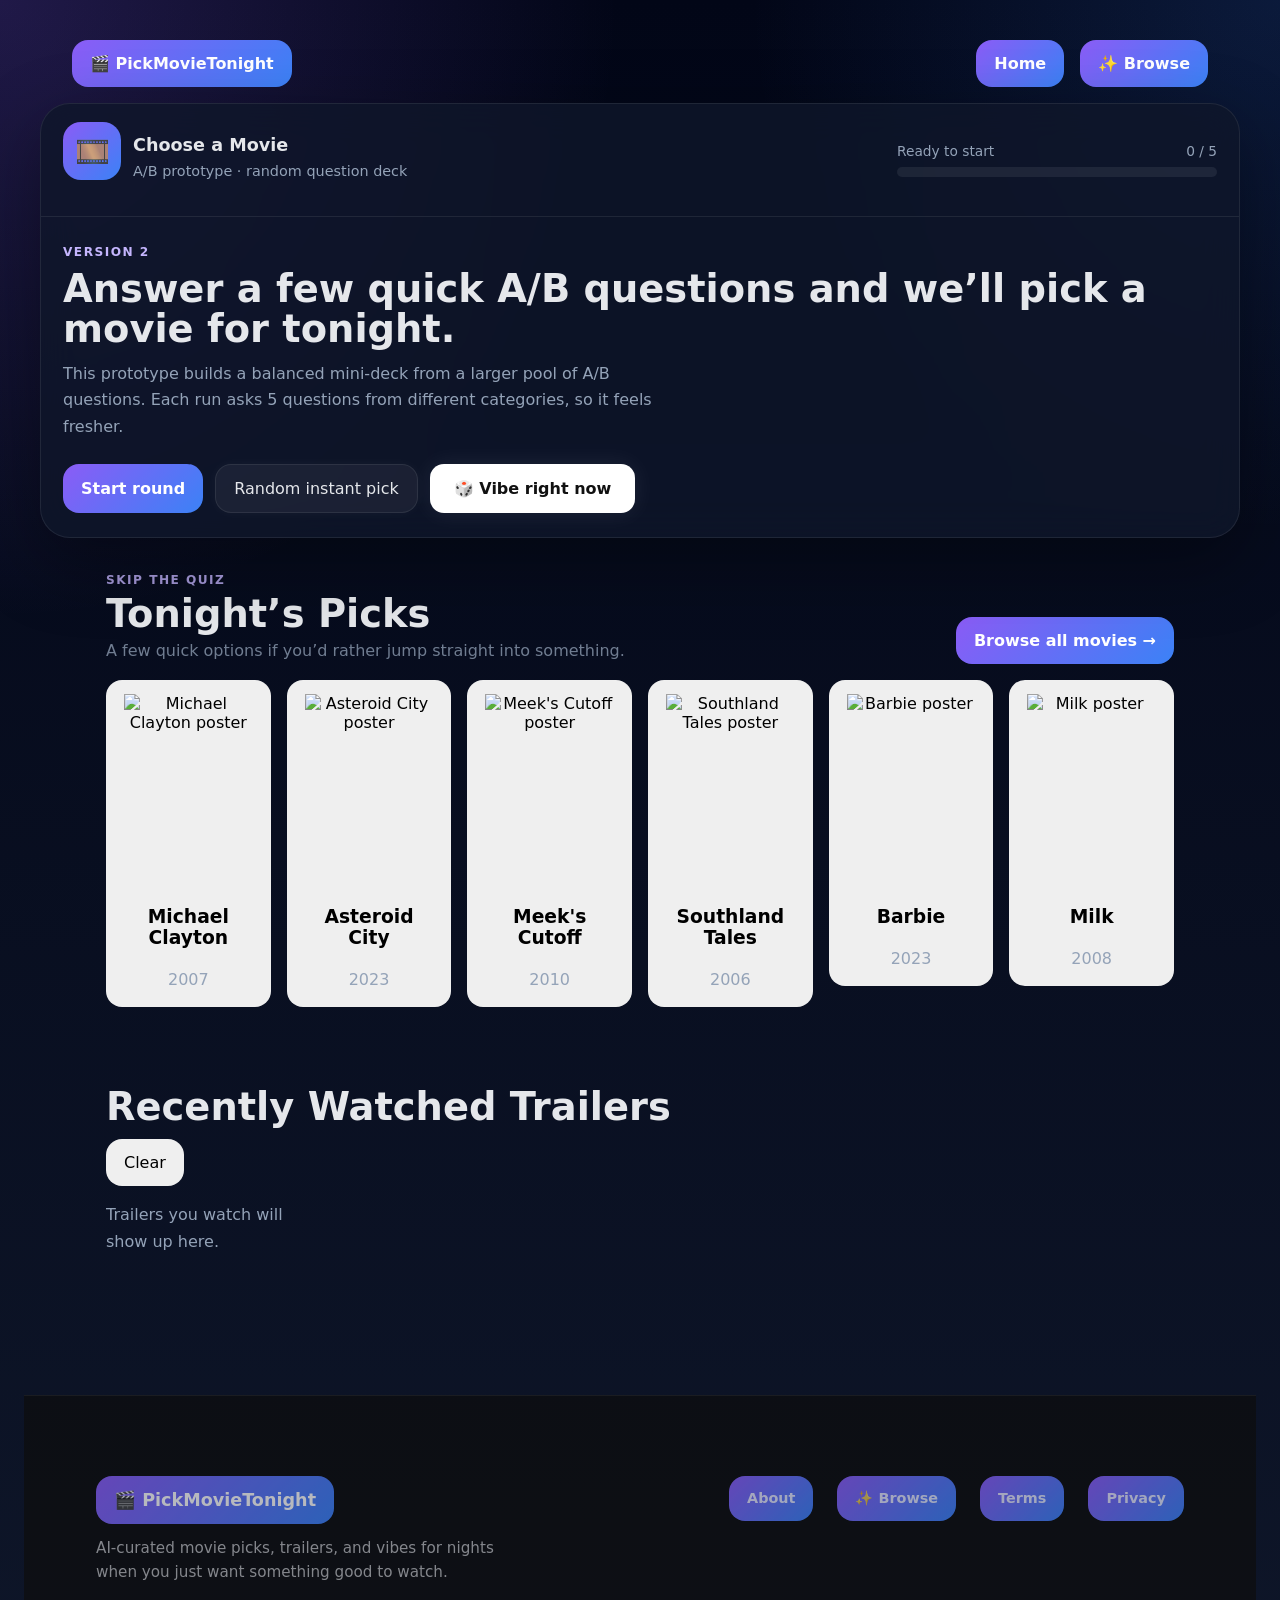
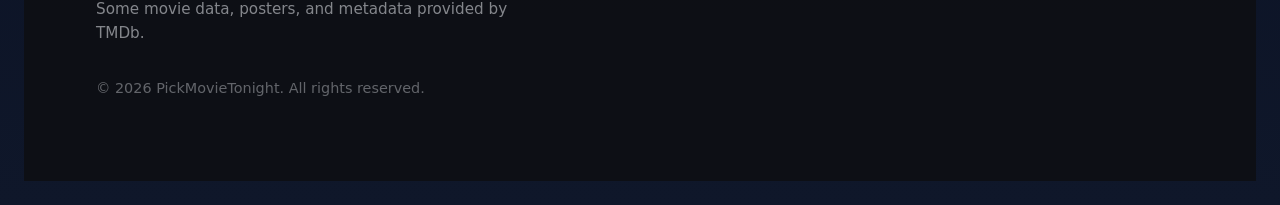
==== commit dd600276: "Increase trailer history limit" ====
--- a/index.html
+++ b/index.html
@@ -46,7 +46,7 @@
     content="A simple movie picker that helps you choose what to watch tonight. Browse, compare, and pick a movie faster.">
   <meta name="twitter:image" content="https://pickmovietonight.com/social-card.jpg">
 
-  <link rel="stylesheet" href="styles/main.css?v=1.0.4">
+  <link rel="stylesheet" href="styles/main.css?v=1.0.5">
 
 </head>
 
@@ -237,8 +237,8 @@
     </div>
   </div>
 
-  <script src="js/app.js?v=1.0.4" defer></script>
-  <script src="js/home.js?v=1.0.4" defer></script>
+  <script src="js/app.js?v=1.0.5" defer></script>
+  <script src="js/home.js?v=1.0.5" defer></script>
 </body>
 
 </html>
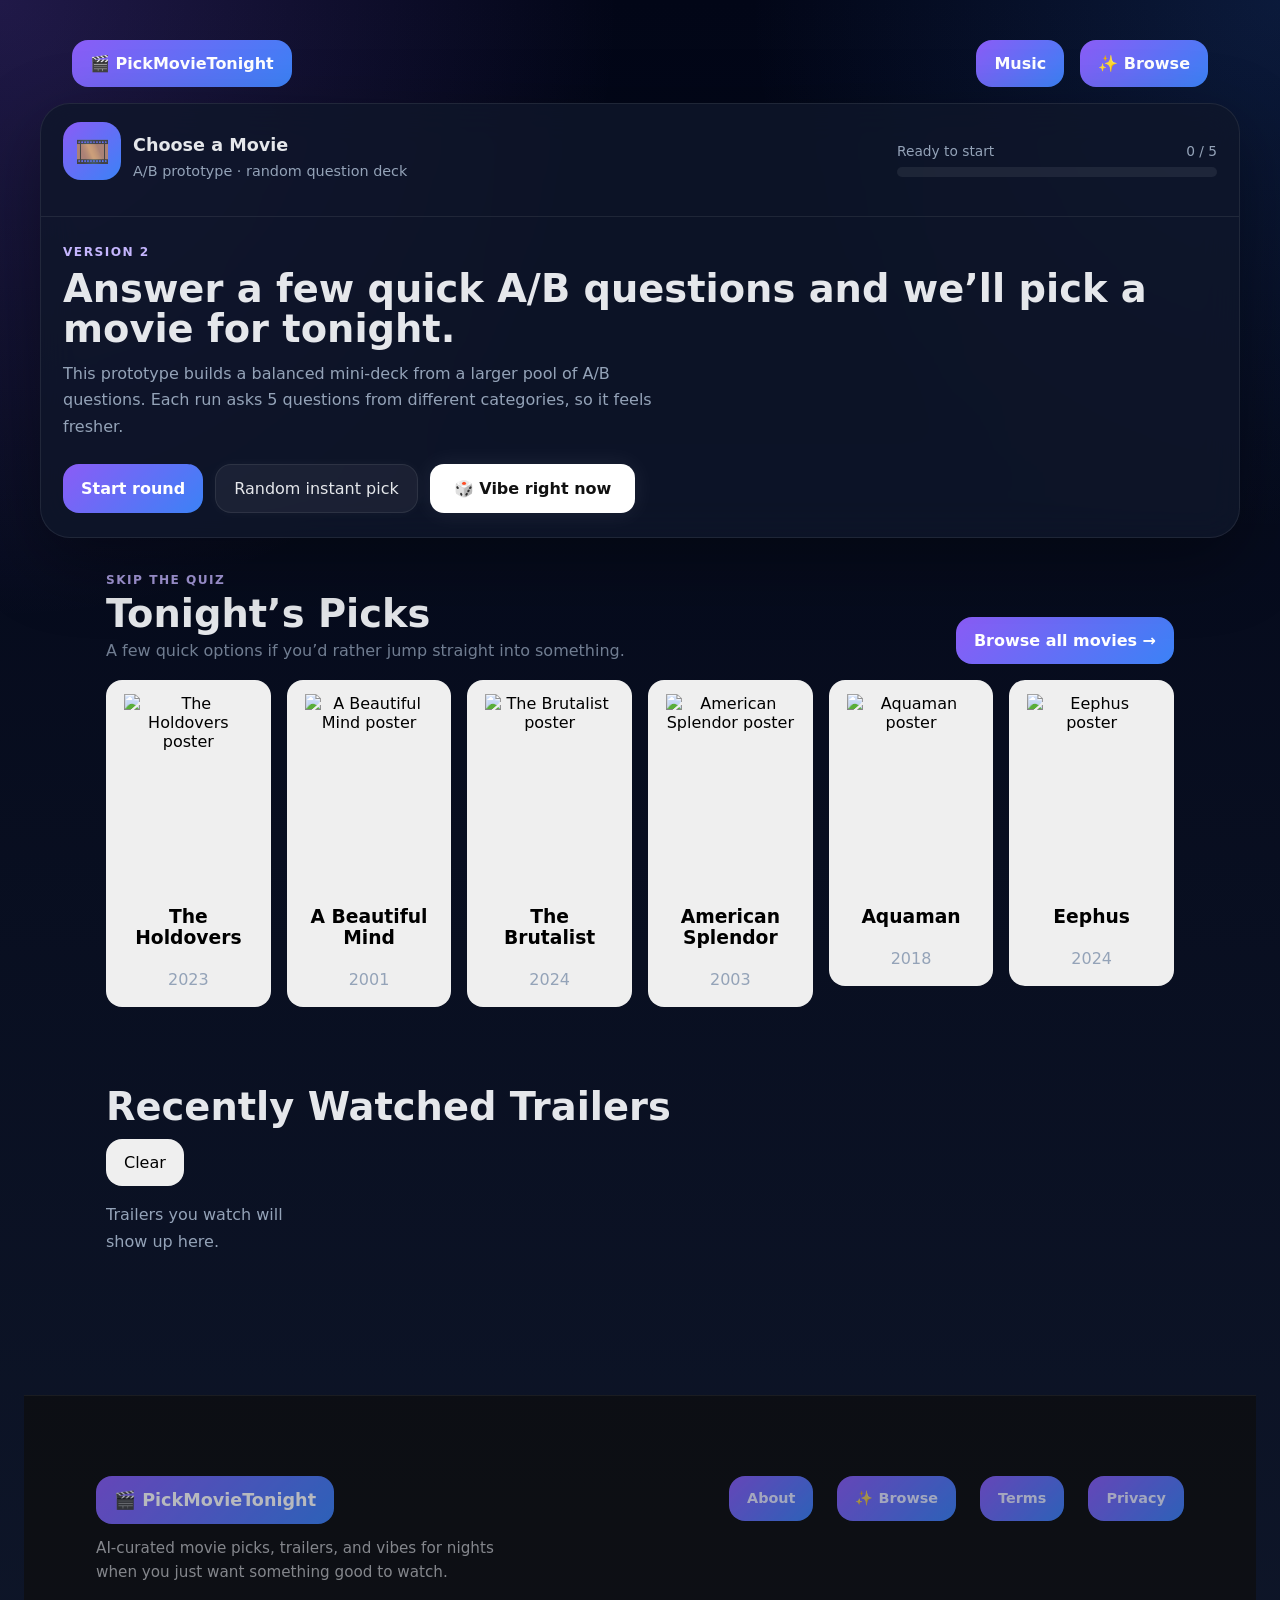
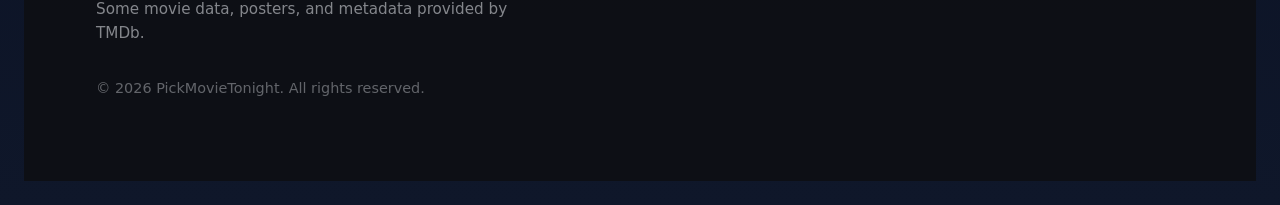
==== commit 55b5efe6: "Add music navigation and recently played history" ====
--- a/index.html
+++ b/index.html
@@ -55,7 +55,7 @@
     <a class="site-logo" href="/">🎬 PickMovieTonight</a>
 
     <nav class="site-nav" aria-label="Main navigation">
-      <a href="/">Home</a>
+      <a href="/music/">Music</a>
       <a href="/browse.html" aria-current="page">✨ Browse</a>
     </nav>
   </header>
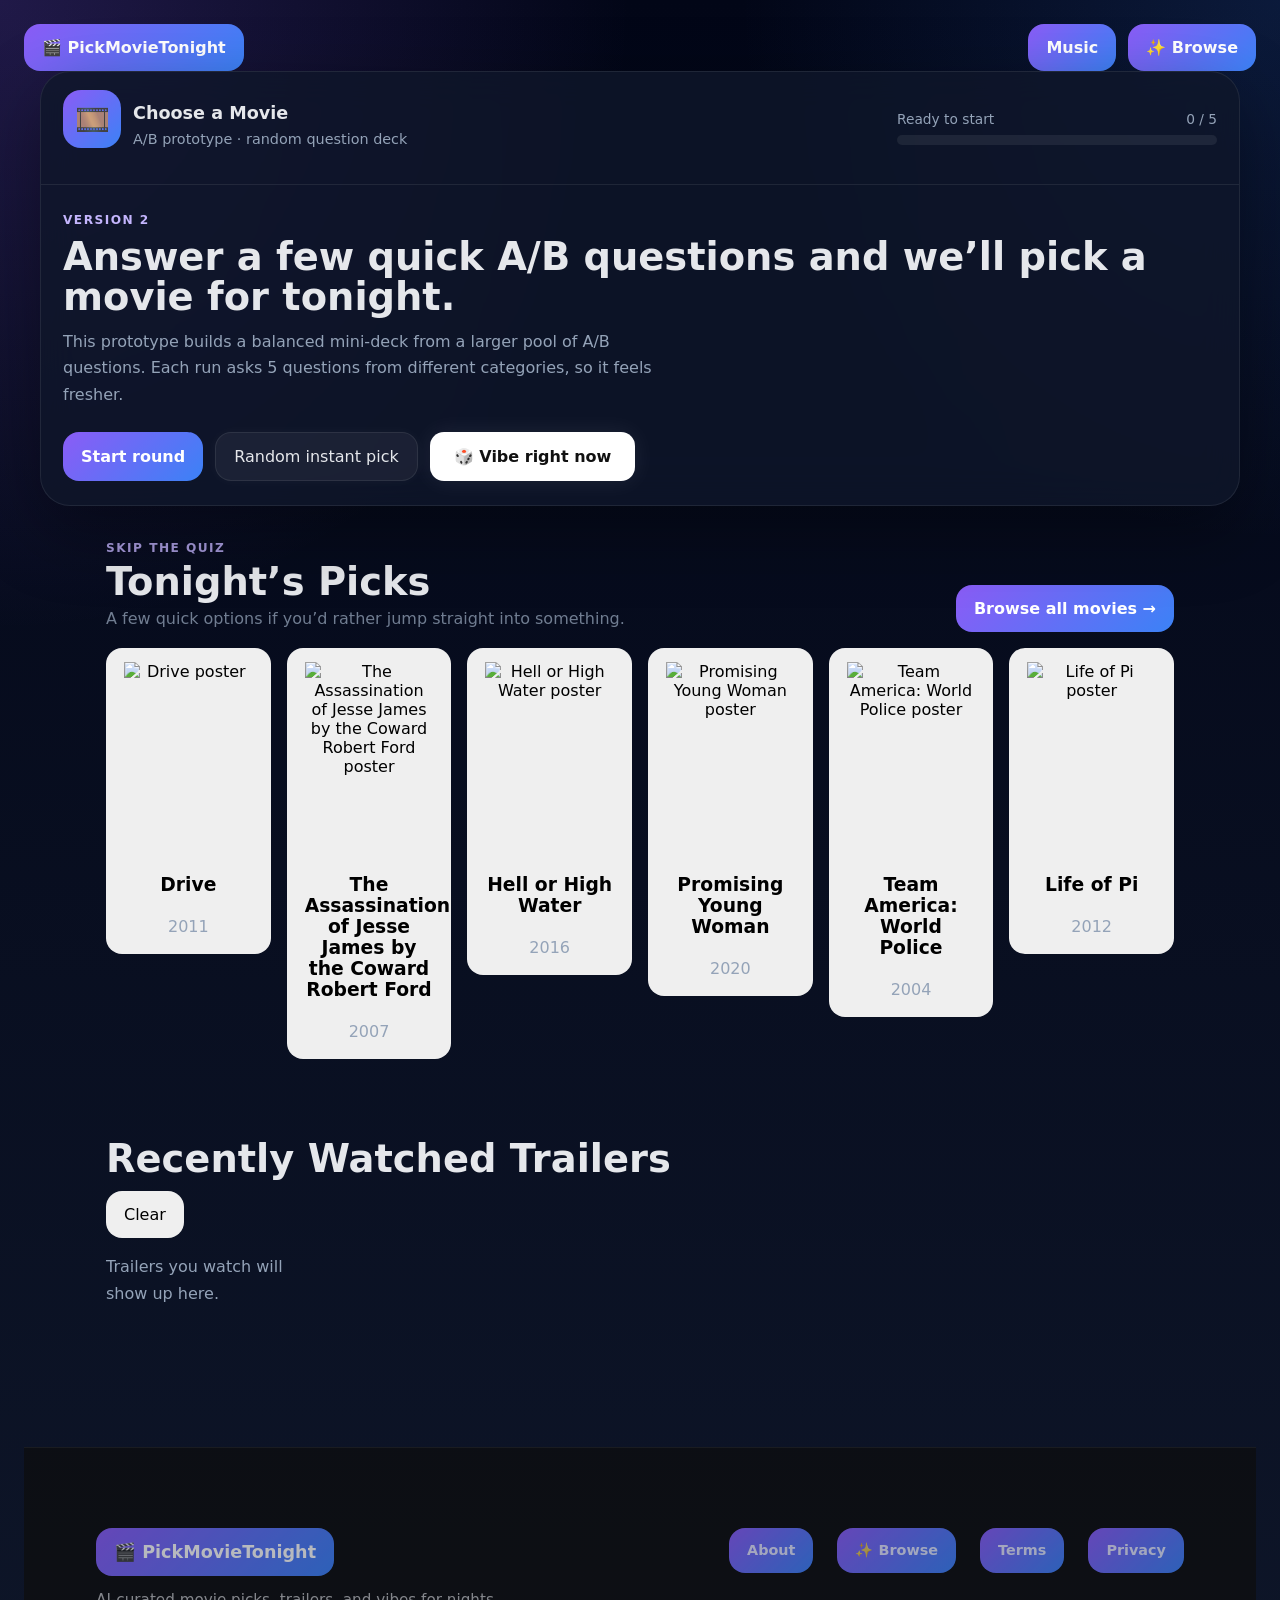
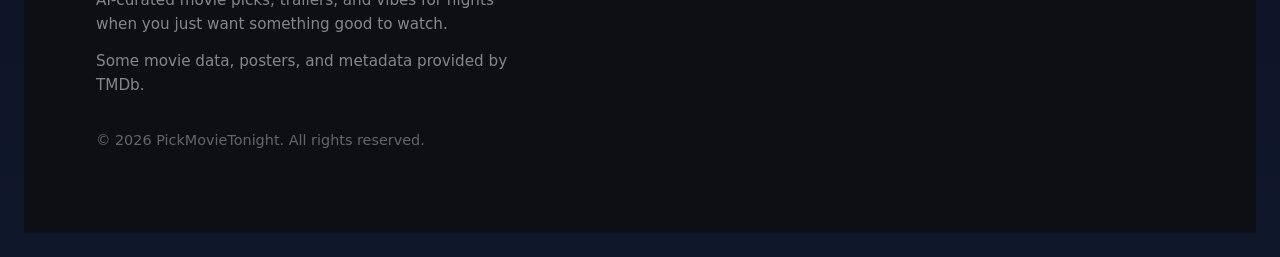
==== commit 975f7dc4: "feat: add playlist-aware trailer navigation across Browse rows" ====
--- a/index.html
+++ b/index.html
@@ -46,7 +46,7 @@
     content="A simple movie picker that helps you choose what to watch tonight. Browse, compare, and pick a movie faster.">
   <meta name="twitter:image" content="https://pickmovietonight.com/social-card.jpg">
 
-  <link rel="stylesheet" href="styles/main.css?v=1.0.5">
+  <link rel="stylesheet" href="styles/main.css?v=1.0.7">
 
 </head>
 
@@ -221,11 +221,7 @@
 
       <h3 id="media-modal-title" class="media-modal-title">
         <span id="media-modal-title-text">Media</span>
-        <span id="media-eq" class="media-eq" aria-hidden="true">
-          <span></span>
-          <span></span>
-          <span></span>
-        </span>
+        <span id="media-modal-context" class="media-modal-context">Navigating: Current list</span>
       </h3>
 
       <div class="trailer-modal-body">
@@ -234,11 +230,22 @@
           allowfullscreen>
         </iframe>
       </div>
+
+      <div class="trailer-modal-controls" aria-label="Trailer navigation">
+        <button id="trailer-prev-button" class="trailer-nav-button" type="button">
+          ← Prev
+        </button>
+
+        <button id="trailer-next-button" class="trailer-nav-button trailer-nav-button-primary" type="button">
+          Next →
+        </button>
+      </div>
     </div>
   </div>
 
-  <script src="js/app.js?v=1.0.5" defer></script>
-  <script src="js/home.js?v=1.0.5" defer></script>
+  <script src="js/app.js?v=1.0.7" defer></script>
+  <script src="js/trailer-modal-nav.js?v=1.0.7" defer></script>
+  <script src="js/home.js?v=1.0.7" defer></script>
 </body>
 
 </html>
--- a/styles/main.css
+++ b/styles/main.css
@@ -47,20 +47,6 @@
         0 0 0 6px rgba(59, 130, 246, 0.18);
 }
 
-.site-header {
-    display: flex;
-    align-items: center;
-    justify-content: space-between;
-    padding: 1rem clamp(1rem, 4vw, 3rem);
-}
-
-.site-header {
-    width: 100%;
-    display: flex;
-    align-items: center;
-    justify-content: space-between;
-}
-
 .site-logo {
     font-weight: 800;
     text-decoration: none;
@@ -75,25 +61,6 @@
     text-decoration: none;
 }
 
-@media (max-width: 640px) {
-
-    .site-nav a[href="/"],
-    .site-nav a[href="index.html"] {
-        display: none;
-    }
-
-    .site-header {
-        gap: 1rem;
-    }
-
-    .site-logo {
-        font-size: 1rem;
-    }
-
-    .site-nav {
-        gap: 0.75rem;
-    }
-}
 
 .site-footer {
     padding: 2rem clamp(1rem, 4vw, 3rem);
@@ -898,7 +865,8 @@
 }
 
 .home-picks,
-.trailer-history-section {
+.trailer-history-section,
+.song-history-section {
     width: min(100%, 1100px);
     margin: 2rem auto 0;
     padding: 0 1rem 3rem;
@@ -972,7 +940,8 @@
    Movie Posters
 ========================= */
 
-.movie-row {
+.movie-row,
+.song-row {
     display: grid;
     grid-auto-flow: column;
     grid-auto-columns: minmax(150px, 190px);
@@ -1006,42 +975,18 @@
    Top nav
 ========================= */
 
-.site-header a {
-    white-space: nowrap;
-}
-
 .site-header {
     display: flex;
+    justify-content: space-between;
     align-items: center;
-    justify-content: space-between;
-    gap: 0.75rem;
-}
-
-.site-logo,
-.site-nav a {
-    white-space: nowrap;
-}
-
-@media (max-width: 480px) {
-    .site-header {
-        gap: 0.5rem;
-        padding-left: 1rem;
-        padding-right: 1rem;
-    }
-
-    .site-logo {
-        font-size: 0.95rem;
-    }
-
-    .site-nav {
-        gap: 0.5rem;
-    }
-
-    .site-nav a {
-        font-size: 0.9rem;
-        padding-left: 0.5rem;
-        padding-right: 0.825rem;
-    }
+    flex-wrap: wrap;
+    gap: 12px;
+}
+
+.site-nav {
+    display: flex;
+    gap: 12px;
+    flex-wrap: wrap;
 }
 
 /* =========================
@@ -1299,3 +1244,83 @@
     line-height: 1.7;
 }
 
+/* =========================
+   Trailer Modal
+========================= */
+
+.trailer-modal-dialog {
+  position: relative;
+}
+
+.trailer-modal-controls {
+  pointer-events: none;
+}
+
+.trailer-nav-button {
+  position: absolute;
+  top: 50%;
+  transform: translateY(-50%);
+  z-index: 5;
+
+  pointer-events: auto;
+  border: 0;
+  border-radius: 999px;
+  padding: 0.85rem 1.15rem;
+  font-size: 1rem;
+  font-weight: 800;
+  cursor: pointer;
+
+  background: rgba(255, 255, 255, 0.92);
+  color: #111;
+  box-shadow: 0 10px 30px rgba(0, 0, 0, 0.35);
+}
+
+#trailer-prev-button {
+  left: -4.5rem;
+}
+
+#trailer-next-button {
+  right: -4.5rem;
+}
+
+.trailer-nav-button:hover:not(:disabled) {
+  transform: translateY(-50%) scale(1.04);
+}
+
+.trailer-nav-button:disabled {
+  opacity: 0.4;
+  cursor: not-allowed;
+}
+
+/* Tablet + mobile: put controls underneath */
+@media (max-width: 900px) {
+  .trailer-modal-controls {
+    display: flex;
+    gap: 0.75rem;
+    justify-content: center;
+    padding: 1rem;
+  }
+
+  .trailer-nav-button {
+    position: static;
+    transform: none;
+    flex: 1;
+    max-width: 11rem;
+  }
+
+  .trailer-nav-button:hover:not(:disabled) {
+    transform: translateY(-1px);
+  }
+}
+
+.media-modal-title {
+  display: flex;
+  flex-direction: column;
+  gap: 0.25rem;
+}
+
+.media-modal-context {
+  font-size: 0.85rem;
+  font-weight: 600;
+  opacity: 0.7;
+}
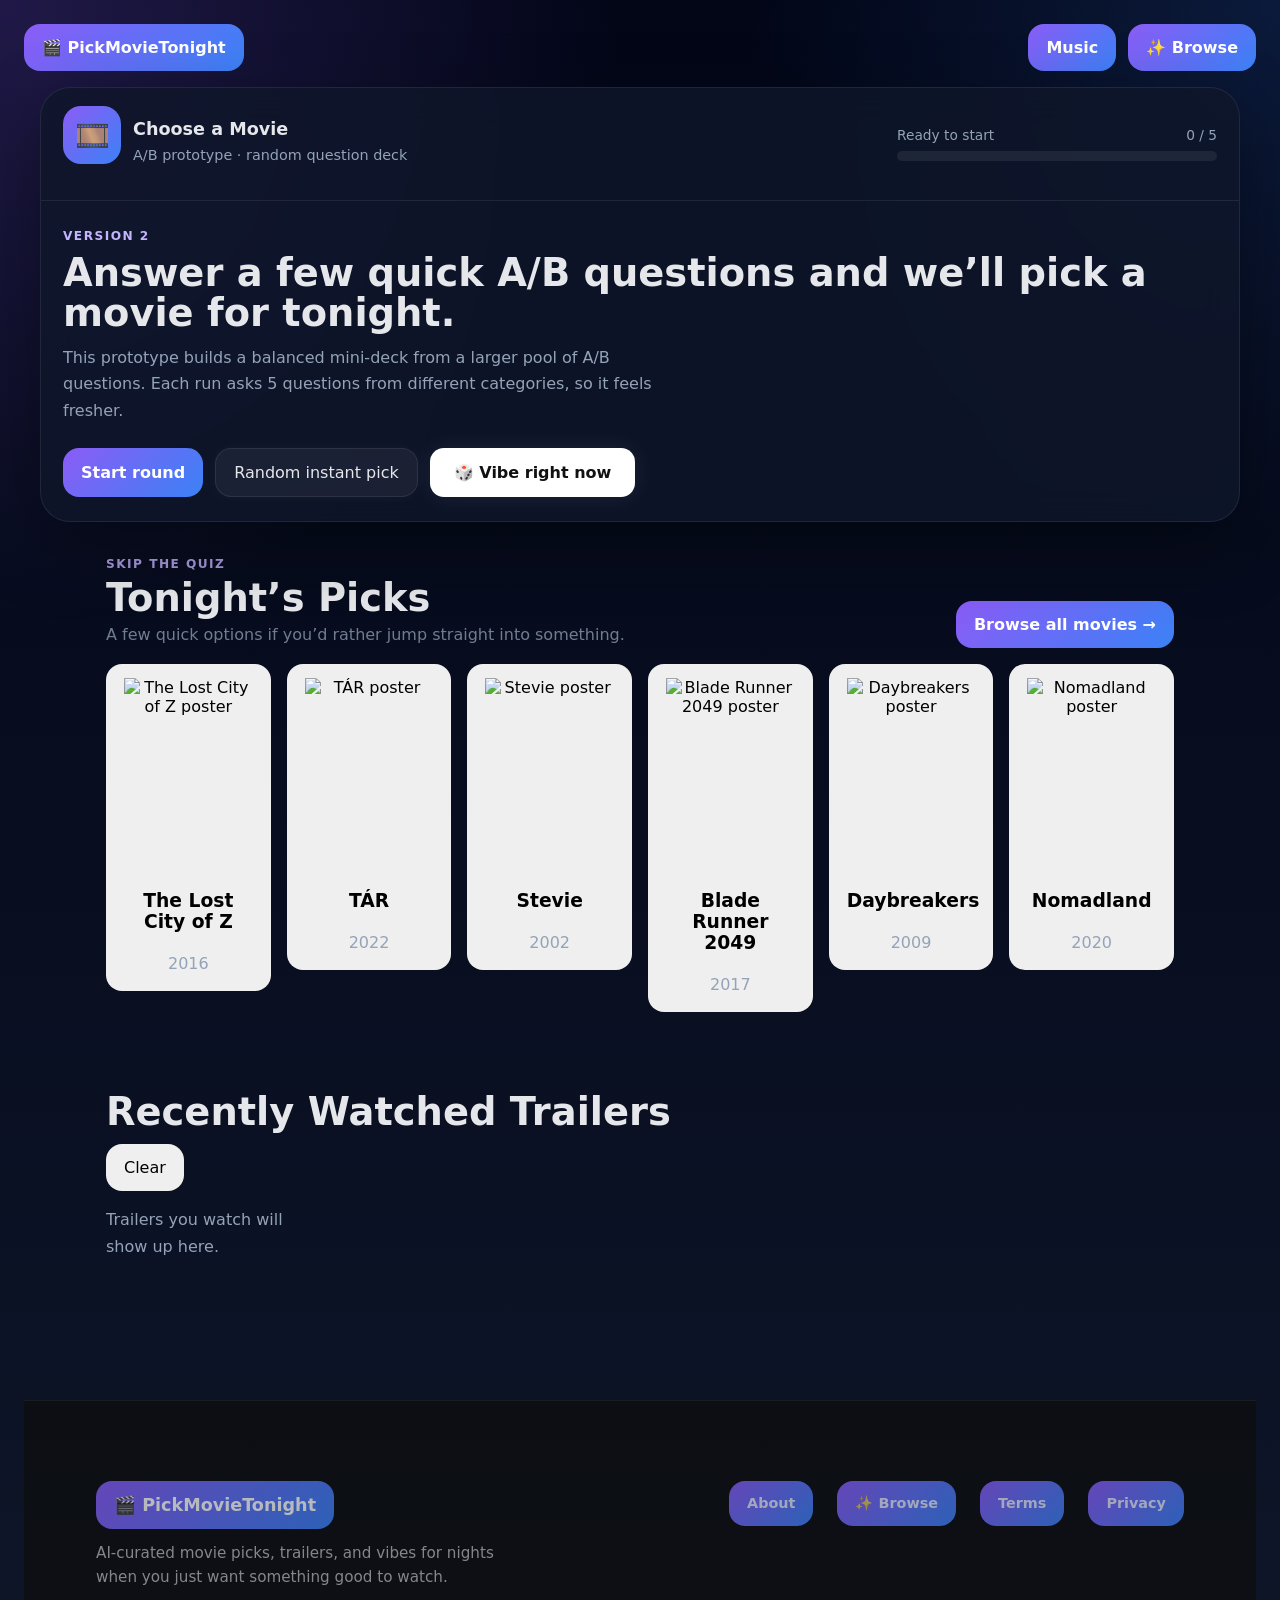
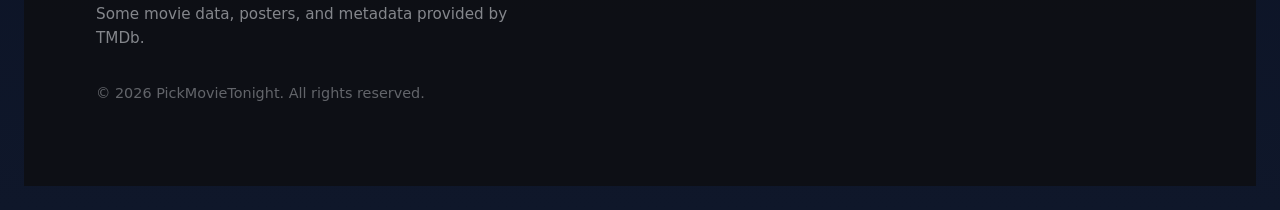
==== commit 25b1f354: "Add playlist queue navigation to music player modal" ====
--- a/index.html
+++ b/index.html
@@ -46,7 +46,7 @@
     content="A simple movie picker that helps you choose what to watch tonight. Browse, compare, and pick a movie faster.">
   <meta name="twitter:image" content="https://pickmovietonight.com/social-card.jpg">
 
-  <link rel="stylesheet" href="styles/main.css?v=1.0.7">
+  <link rel="stylesheet" href="styles/main.css?v=1.0.8">
 
 </head>
 
@@ -243,9 +243,9 @@
     </div>
   </div>
 
-  <script src="js/app.js?v=1.0.7" defer></script>
-  <script src="js/trailer-modal-nav.js?v=1.0.7" defer></script>
-  <script src="js/home.js?v=1.0.7" defer></script>
+  <script src="js/app.js?v=1.0.8" defer></script>
+  <script src="js/trailer-modal-nav.js?v=1.0.8" defer></script>
+  <script src="js/home.js?v=1.0.8" defer></script>
 </body>
 
 </html>
--- a/styles/main.css
+++ b/styles/main.css
@@ -861,6 +861,7 @@
 body.home-page main {
     max-width: 1200px;
     margin: 0 auto;
+    margin-top: 1rem;
     /* padding-top: clamp(2rem, 6vh, 5rem); */
 }
 
@@ -989,6 +990,23 @@
     flex-wrap: wrap;
 }
 
+@media (max-width: 600px) {
+    .site-header {
+        justify-content: center;
+        text-align: center;
+    }
+
+    .site-logo {
+        width: 100%;
+    }
+
+    .site-nav {
+        width: 100%;
+        justify-content: center;
+        flex-wrap: wrap;
+    }
+}
+
 /* =========================
    Footer
 ========================= */
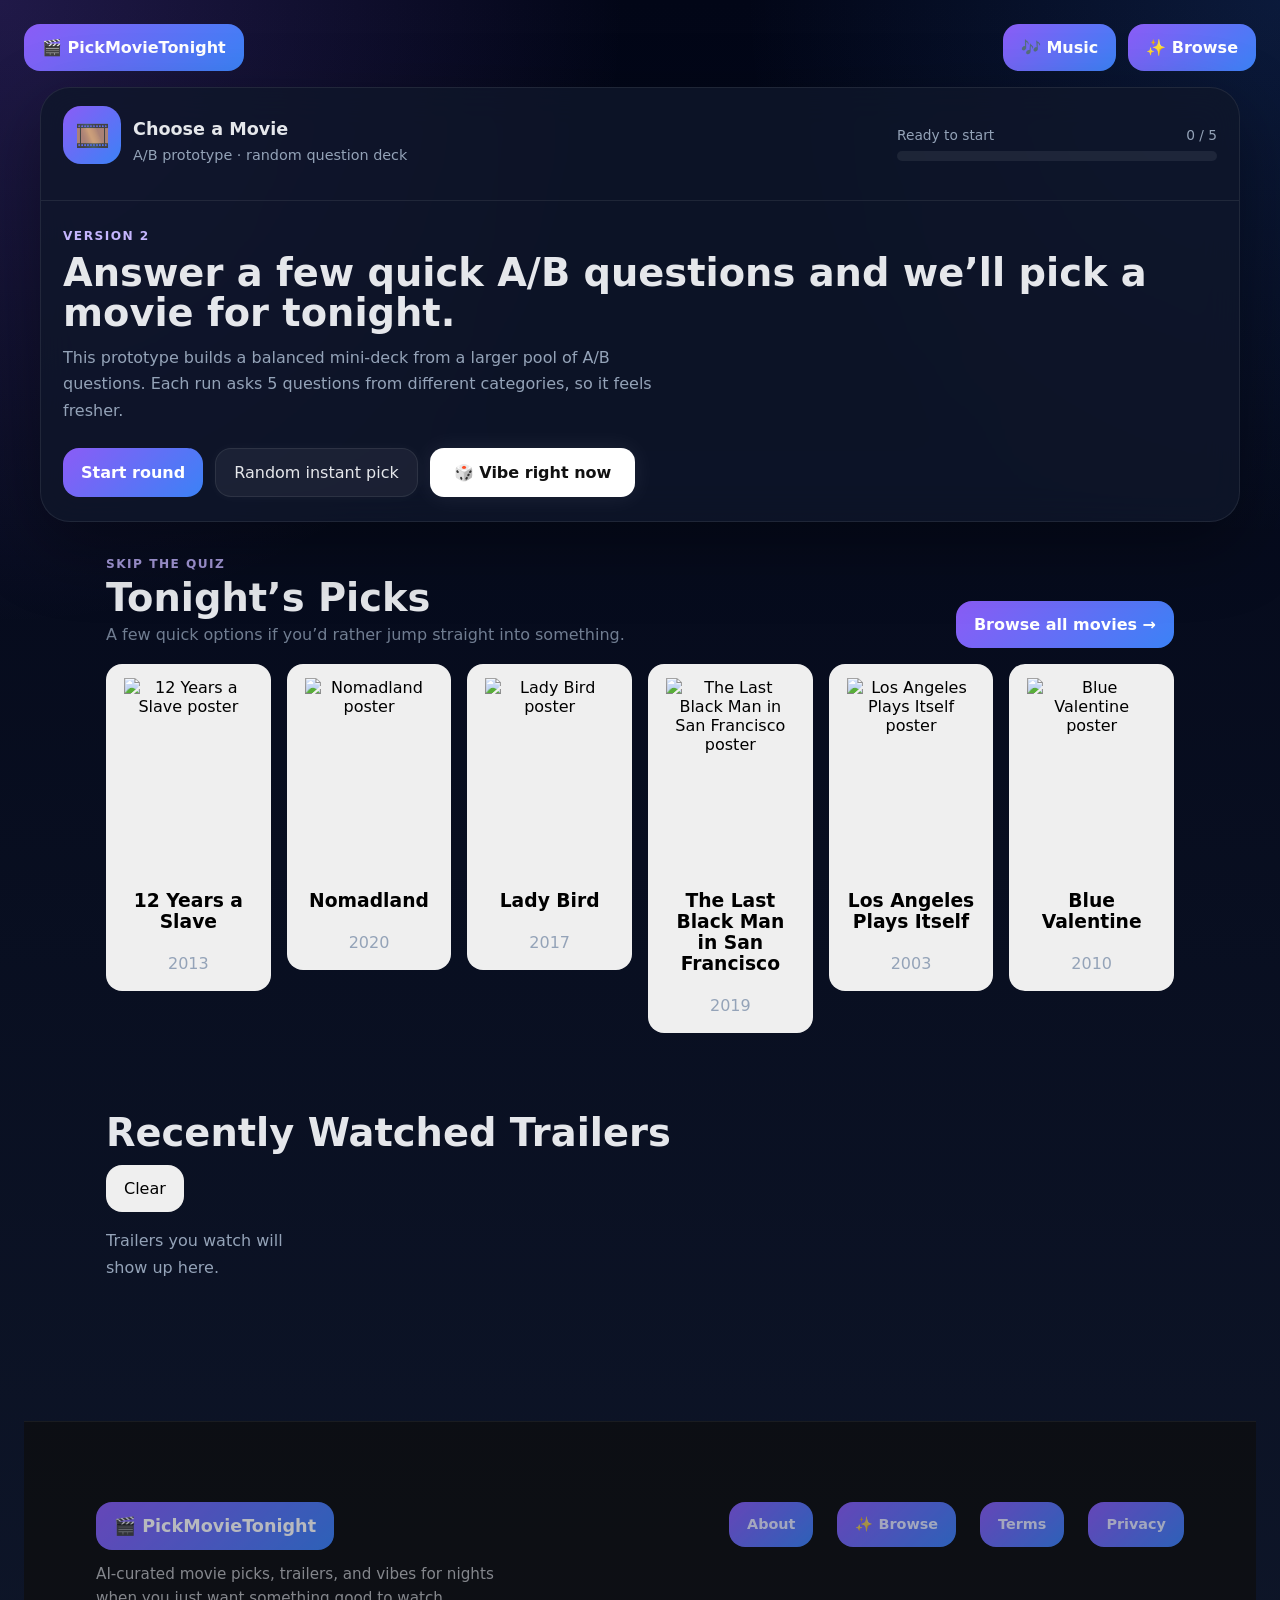
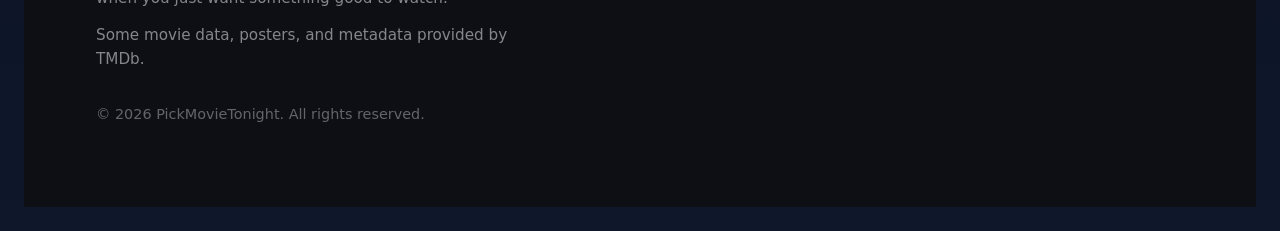
==== commit 6d5b013a: "Add music note icon to Music navigation link" ====
--- a/index.html
+++ b/index.html
@@ -55,7 +55,7 @@
     <a class="site-logo" href="/">🎬 PickMovieTonight</a>
 
     <nav class="site-nav" aria-label="Main navigation">
-      <a href="/music/">Music</a>
+      <a href="/music/">🎶 Music</a>
       <a href="/browse.html" aria-current="page">✨ Browse</a>
     </nav>
   </header>
